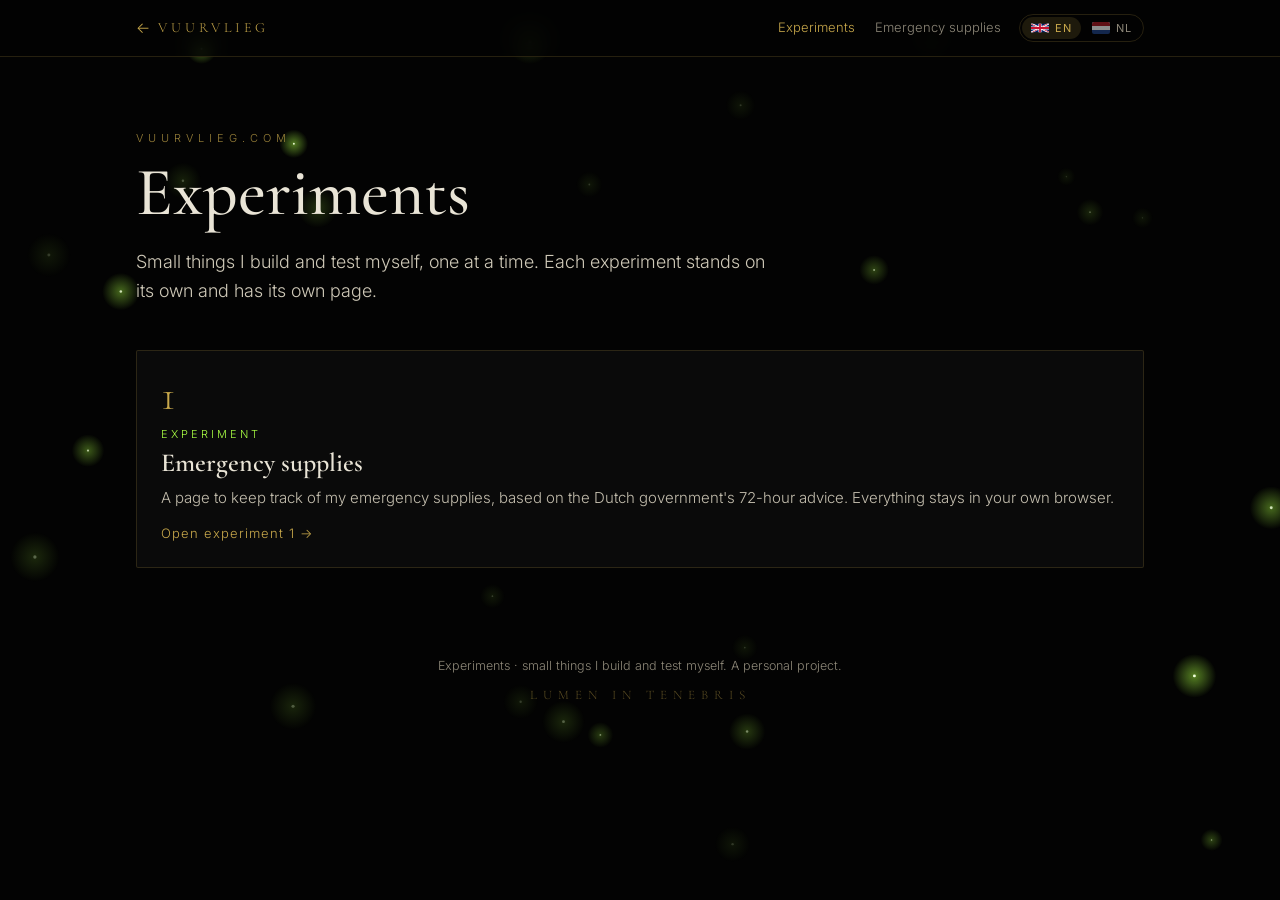
==== experimenten/index.html @ a946e37c "Experimenten: nieuwe sectie met Experiment 1, noodvoorraad-tracker Homepage-link, overzichtspagina, " ====
<!DOCTYPE html>
<html lang="nl">
<head>
  <meta charset="UTF-8">
  <meta name="viewport" content="width=device-width, initial-scale=1.0">
  <link rel="icon" href="/favicon.ico" sizes="any">
  <link rel="icon" href="/favicon.svg" type="image/svg+xml">
  <link rel="apple-touch-icon" href="/apple-touch-icon.png">
  <title>Experimenten | vuurvlieg.com</title>
  <meta name="description" content="Experimenten: kleine dingen die ik zelf bouw en test.">
  <link rel="preconnect" href="https://fonts.googleapis.com">
  <link rel="preconnect" href="https://fonts.gstatic.com" crossorigin>
  <link href="https://fonts.googleapis.com/css2?family=Cormorant+Garamond:wght@400;500;600&family=Inter:wght@300;400;500;600&display=swap" rel="stylesheet">
  <link rel="stylesheet" href="/lumen/assets/lumen.css?v=2026-11-22">
  <style>
    .head { padding: 72px 0 16px; }
    .list { display: grid; gap: 16px; margin-top: 28px; padding-bottom: 48px; }
    .exp { display: block; text-decoration: none; color: var(--text); transition: border-color .3s, transform .3s; }
    .exp:hover { border-color: var(--gold-soft); transform: translateY(-3px); color: var(--text); }
    .exp .num { font-family: var(--serif); font-size: 44px; color: var(--gold); line-height: 1; }
    .exp .kind { font-size: 11px; letter-spacing: 3px; text-transform: uppercase; color: var(--glow); margin: 8px 0 4px; }
    .exp h2 { font-family: var(--serif); font-weight: 600; font-size: 26px; line-height: 1.2; margin-bottom: 8px; }
    .exp p { color: #c4beae; font-size: 15px; }
    .exp .go { display: inline-block; margin-top: 12px; color: var(--gold); font-size: 13px; letter-spacing: 1px; }
  </style>
</head>
<body data-section="exp">
<main id="app"></main>
<script src="/lumen/assets/lumen.js?v=2026-11-22"></script>
<script>
const TXT = {
  en: { eyebrow: "vuurvlieg.com", title: "Experiments", lead: "Small things I build and test myself, one at a time. Each experiment stands on its own and has its own page.",
        items: [{ href: "/experimenten/noodvoorraad/", n: 1, kind: "Experiment", t: "Emergency supplies", d: "A page to keep track of my emergency supplies, based on the Dutch government's 72-hour advice. Everything stays in your own browser.", go: "Open experiment 1 →" }] },
  nl: { eyebrow: "vuurvlieg.com", title: "Experimenten", lead: "Kleine dingen die ik zelf bouw en test, één voor één. Elk experiment staat op zichzelf en heeft een eigen pagina.",
        items: [{ href: "/experimenten/noodvoorraad/", n: 1, kind: "Experiment", t: "Noodvoorraad", d: "Een pagina om mijn noodvoorraad bij te houden, op basis van het 72-uursadvies van de Rijksoverheid. Alles blijft in je eigen browser.", go: "Open experiment 1 →" }] }
};
function render() {
  const t = TXT[Lumen.lang], { esc } = Lumen;
  document.title = `${t.title} | vuurvlieg.com`;
  document.getElementById("app").innerHTML = `<section class="head"><div class="wrap">
    <div class="eyebrow">${esc(t.eyebrow)}</div><h1 class="lm-title">${esc(t.title)}</h1><p class="lead" style="margin-top:18px">${esc(t.lead)}</p>
  </div></section><section><div class="wrap"><div class="list">${t.items.map(i => `
    <a class="lm-card exp reveal" href="${esc(i.href)}"><div class="num">${i.n}</div><div class="kind">${esc(i.kind)}</div><h2>${esc(i.t)}</h2><p>${esc(i.d)}</p><span class="go">${esc(i.go)}</span></a>`).join("")}</div></div></section>`;
  Lumen.reveal();
}
Lumen.start("exp", render);
</script>
</body>
</html>
---- lumen/assets/lumen.css ----
/* Lumen: gedeelde stijl voor alle pagina's onder /lumen/. Alleen donker, in de vuurvlieg-stijl. */
:root {
  --bg: #030303;
  --panel: #0a0a0a;
  --panel-2: #101010;
  --line: rgba(200, 168, 75, 0.18);
  --line-soft: rgba(255, 255, 255, 0.07);
  --gold: #c8a84b;
  --gold-soft: rgba(200, 168, 75, 0.55);
  --glow: #aaff44;
  --text: #e9e4d6;
  --muted: #8d8778;
  --serif: 'Cormorant Garamond', 'Times New Roman', serif;
  --sans: 'Inter', system-ui, -apple-system, sans-serif;
  --mono: ui-monospace, 'SFMono-Regular', Consolas, monospace;

  /* Code, model en mens: drie duidelijk verschillende families op donker */
  --code-fill: #0f1419; --code-line: #8fa3b8; --code-ink: #d6dee6;
  --model-fill: #1a1430; --model-line: #b59cff; --model-ink: #ddd2ff;
  --human-fill: #241b0a; --human-line: #e0b049; --human-ink: #f4d88f;
  --harness: #5fd6c8; --harness-soft: rgba(95, 214, 200, 0.10);
  --integ: #f2a65a; --integ-soft: rgba(242, 166, 90, 0.12);
  --accent: #aaff44;
  --good: #8be08f; --good-soft: rgba(139, 224, 143, 0.10);
  --bad: #ff7a6b; --bad-soft: rgba(255, 122, 107, 0.12);
  --warn: #ffb454; --warn-soft: rgba(255, 180, 84, 0.12);
  color-scheme: dark;
}
* { margin: 0; padding: 0; box-sizing: border-box; }
html { scroll-behavior: smooth; }
body { background: var(--bg); color: var(--text); font-family: var(--sans); font-weight: 300; line-height: 1.65; overflow-x: hidden }
a { color: var(--gold); }
a:hover { color: #e0c262; }
:focus-visible { outline: 2px solid var(--glow); outline-offset: 2px; }

/* Vuurvliegjes achter de inhoud, zoals op het profiel */
#fireflies { position: fixed; inset: 0; z-index: 0; pointer-events: none; }
main, footer.lm-foot { position: relative; z-index: 1; }

.wrap { max-width: 1040px; margin: 0 auto; padding: 0 16px; }
.wrap.wide { max-width: 1320px; }

/* Kopregel met link terug naar de homepage */
.lm-nav { position: sticky; top: 0; z-index: 20; background: rgba(3, 3, 3, 0.8); backdrop-filter: blur(10px); border-bottom: 1px solid var(--line); }
.lm-nav .wrap { display: flex; align-items: center; gap: 18px; height: 56px; }
.lm-home { display: inline-flex; align-items: center; gap: 8px; color: var(--gold); text-decoration: none; font-family: var(--serif); letter-spacing: 4px; font-size: 14px; white-space: nowrap; }
.lm-home span { font-family: var(--sans); letter-spacing: 0; font-size: 15px; }
.lm-links { display: flex; gap: 20px; list-style: none; font-size: 13px; margin-left: auto; }
.lm-links a { color: var(--muted); text-decoration: none; white-space: nowrap; }
.lm-links a:hover, .lm-links a[aria-current="page"] { color: var(--gold); }
.lang-switch { display: flex; gap: 2px; border: 1px solid var(--line); border-radius: 99px; padding: 2px; flex-shrink: 0; }
.lang-switch button { display: flex; align-items: center; gap: 6px; background: none; border: 0; border-radius: 99px; cursor: pointer; font-family: var(--sans); font-size: 11px; letter-spacing: 1px; color: var(--muted); padding: 4px 9px; }
.lang-switch button svg { width: 18px; height: 12px; border-radius: 2px; opacity: .55; }
.lang-switch button:hover { color: var(--text); }
.lang-switch button:hover svg, .lang-switch button[aria-pressed="true"] svg { opacity: 1; }
.lang-switch button[aria-pressed="true"] { background: rgba(200, 168, 75, .14); color: var(--gold); }
@media (max-width: 640px) { .lm-links { display: none; } .lang-switch { margin-left: auto; } }

/* Typografie */
.eyebrow { font-size: 11px; letter-spacing: 5px; text-transform: uppercase; color: var(--gold); opacity: .75; margin-bottom: 10px; }
h1.lm-title { font-family: var(--serif); font-weight: 500; font-size: clamp(40px, 7vw, 68px); line-height: 1.05; }
h2.lm-h2 { font-family: var(--serif); font-weight: 500; font-size: clamp(28px, 4.5vw, 38px); margin-bottom: 24px; }
h2.lm-h2::after { content: ""; display: block; width: 64px; height: 1px; margin-top: 12px; background: linear-gradient(90deg, var(--gold), transparent); }
.lead { font-size: 18px; color: #cfc9b8; max-width: 640px; }
section.lm-sec { padding: 64px 0; }

/* Kaarten en knoppen */
.lm-card { background: var(--panel); border: 1px solid var(--line); border-radius: 2px; padding: 22px 24px; }
.lm-btn { display: inline-flex; align-items: center; gap: 8px; padding: 11px 20px; font-size: 13px; letter-spacing: 1px; text-decoration: none; border: 1px solid var(--gold-soft); color: var(--gold); border-radius: 2px; background: none; cursor: pointer; font-family: var(--sans); transition: background .25s, color .25s, box-shadow .25s; }
.lm-btn:hover { background: var(--gold); color: #070707; box-shadow: 0 0 24px rgba(200,168,75,.35); }
.lm-btn.solid { background: var(--gold); color: #070707; }

/* Status van een trend */
.st { display: inline-block; font: 500 11.5px var(--mono); padding: 3px 8px; border-radius: 99px; border: 1px solid var(--line); color: var(--muted); }
.st-mapped { border-color: rgba(170,255,68,.45); color: var(--glow); background: rgba(170,255,68,.07); }

/* Lichtpunt-artikel (Markdown) */
.md { max-width: 720px; }
.md h2 { font-family: var(--serif); font-weight: 600; font-size: 26px; margin: 34px 0 8px; color: var(--text); }
.md h3 { font-family: var(--serif); font-weight: 600; font-size: 21px; margin: 26px 0 6px; }
.md p { color: #d4cebd; font-size: 16.5px; margin: 0 0 14px; }
.md ul, .md ol { margin: 0 0 14px 22px; color: #d4cebd; }
.md li { margin: 4px 0; }
.md strong { color: var(--text); font-weight: 500; }
.md code { font-family: var(--mono); font-size: 14px; background: var(--panel-2); padding: 1px 5px; border-radius: 3px; }
.md blockquote { border-left: 1px solid var(--gold); padding-left: 18px; font-family: var(--serif); font-style: italic; font-size: 21px; color: var(--text); margin: 18px 0; }

footer.lm-foot { text-align: center; padding: 40px 16px 56px; color: var(--muted); font-size: 12.5px; }
footer.lm-foot .motto { display: block; color: var(--gold); opacity: .45; font-family: var(--serif); letter-spacing: 6px; font-size: 13px; margin-top: 8px; text-decoration: none; }

.reveal { opacity: 0; transform: translateY(18px); transition: opacity .8s ease, transform .8s ease; }
.reveal.in { opacity: 1; transform: none; }
@media (prefers-reduced-motion: reduce) { * { animation: none !important; transition: none !important; } .reveal { opacity: 1; transform: none; } }

/* Gedeeld: kernzin, principes en vragen (hoofdpagina en Atlas) */
.kern { font-family: var(--serif); font-style: italic; font-size: clamp(24px, 3.6vw, 34px); line-height: 1.3; color: var(--text); margin: 24px 0 20px; max-width: 760px; border-left: 1px solid var(--gold); padding-left: 22px; }
.principles { display: grid; grid-template-columns: repeat(3, 1fr); gap: 16px; }
.principle .n { font-family: var(--serif); font-size: 52px; line-height: .9; color: transparent; -webkit-text-stroke: 1px var(--gold); opacity: .85; }
.principle h3 { font-family: var(--serif); font-weight: 600; font-size: 23px; line-height: 1.2; margin: 10px 0 8px; }
.principle p { color: #c4beae; font-size: 15px; }
.questions { display: grid; grid-template-columns: repeat(4, 1fr); gap: 12px; counter-reset: q; }
.questions li { list-style: none; border-top: 1px solid var(--gold-soft); padding-top: 10px; font-size: 15px; color: #d4cebd; }
.questions li b { display: block; font-size: 12px; letter-spacing: 2px; color: var(--gold); font-weight: 500; margin-bottom: 4px; }
@media (max-width: 820px) { .principles { grid-template-columns: 1fr; } .questions { grid-template-columns: 1fr 1fr; } }
@media (max-width: 480px) { .questions { grid-template-columns: 1fr; } }

/* Gedeeld: het schild van de homepage met de vuurvlieg als agent (hoofdpagina en Atlas) */
.hero-grid { display: grid; grid-template-columns: minmax(0, 1fr) 300px; gap: 48px; align-items: center; }
/* Het schild van de homepage: de vuurvlieg is de agent, het schild zijn de controles */
.shield { text-align: center; }
.shield svg { width: 100%; max-width: 280px; height: auto; overflow: visible; }
.shield .agent { animation: roam 16s ease-in-out infinite; }
.shield .agent .halo { fill: #aaff44; animation: glow 3s ease-in-out infinite; }
@keyframes roam {
  0%, 100% { transform: translate(0, 0) } 15% { transform: translate(70px, -60px) } 32% { transform: translate(-60px, -90px) }
  50% { transform: translate(-80px, 60px) } 68% { transform: translate(40px, 140px) } 84% { transform: translate(85px, 20px) }
}
@keyframes glow { 0%, 100% { opacity: .35; filter: blur(3px) } 50% { opacity: 1; filter: blur(0) } }
@media (prefers-reduced-motion: reduce) { .shield .agent, .shield .agent .halo { animation: none; } }
@media (max-width: 860px) { .hero-grid { grid-template-columns: 1fr; gap: 24px; } .shield { order: -1; } .shield svg { max-width: 150px; } }
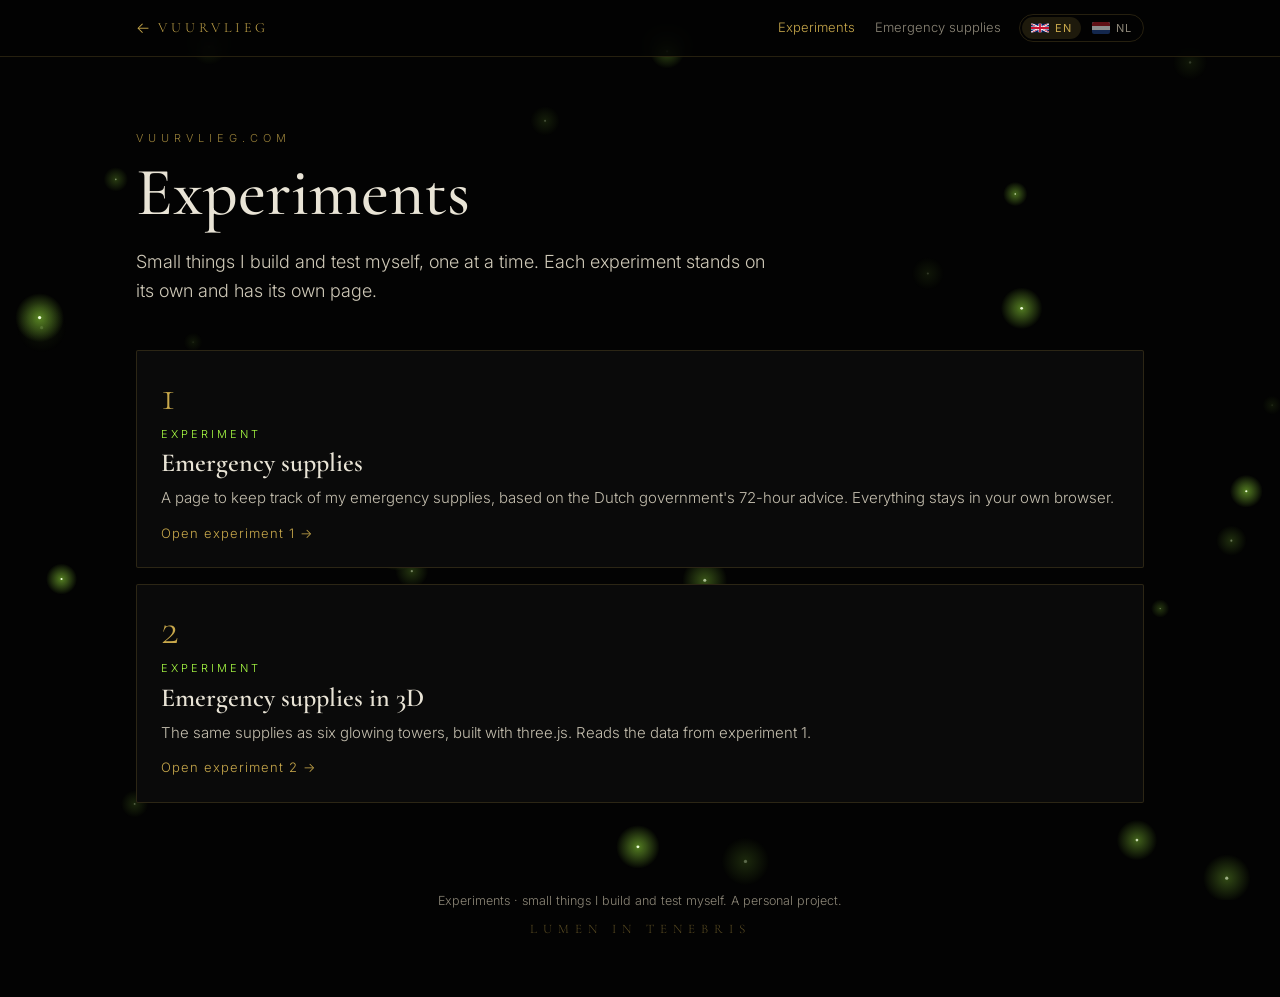
==== commit 2619e101: "Experiment 2: noodvoorraad in 3D met three.js Zes torens die zich vullen naarmate onderdelen op orde" ====
--- a/experimenten/index.html
+++ b/experimenten/index.html
@@ -30,9 +30,11 @@
 <script>
 const TXT = {
   en: { eyebrow: "vuurvlieg.com", title: "Experiments", lead: "Small things I build and test myself, one at a time. Each experiment stands on its own and has its own page.",
-        items: [{ href: "/experimenten/noodvoorraad/", n: 1, kind: "Experiment", t: "Emergency supplies", d: "A page to keep track of my emergency supplies, based on the Dutch government's 72-hour advice. Everything stays in your own browser.", go: "Open experiment 1 →" }] },
+        items: [{ href: "/experimenten/noodvoorraad/", n: 1, kind: "Experiment", t: "Emergency supplies", d: "A page to keep track of my emergency supplies, based on the Dutch government's 72-hour advice. Everything stays in your own browser.", go: "Open experiment 1 →" },
+          { href: "/experimenten/noodvoorraad/3d/", n: 2, kind: "Experiment", t: "Emergency supplies in 3D", d: "The same supplies as six glowing towers, built with three.js. Reads the data from experiment 1.", go: "Open experiment 2 →" }] },
   nl: { eyebrow: "vuurvlieg.com", title: "Experimenten", lead: "Kleine dingen die ik zelf bouw en test, één voor één. Elk experiment staat op zichzelf en heeft een eigen pagina.",
-        items: [{ href: "/experimenten/noodvoorraad/", n: 1, kind: "Experiment", t: "Noodvoorraad", d: "Een pagina om mijn noodvoorraad bij te houden, op basis van het 72-uursadvies van de Rijksoverheid. Alles blijft in je eigen browser.", go: "Open experiment 1 →" }] }
+        items: [{ href: "/experimenten/noodvoorraad/", n: 1, kind: "Experiment", t: "Noodvoorraad", d: "Een pagina om mijn noodvoorraad bij te houden, op basis van het 72-uursadvies van de Rijksoverheid. Alles blijft in je eigen browser.", go: "Open experiment 1 →" },
+          { href: "/experimenten/noodvoorraad/3d/", n: 2, kind: "Experiment", t: "Noodvoorraad in 3D", d: "Dezelfde voorraad als zes oplichtende torens, gebouwd met three.js. Leest de gegevens uit experiment 1.", go: "Open experiment 2 →" }] }
 };
 function render() {
   const t = TXT[Lumen.lang], { esc } = Lumen;
